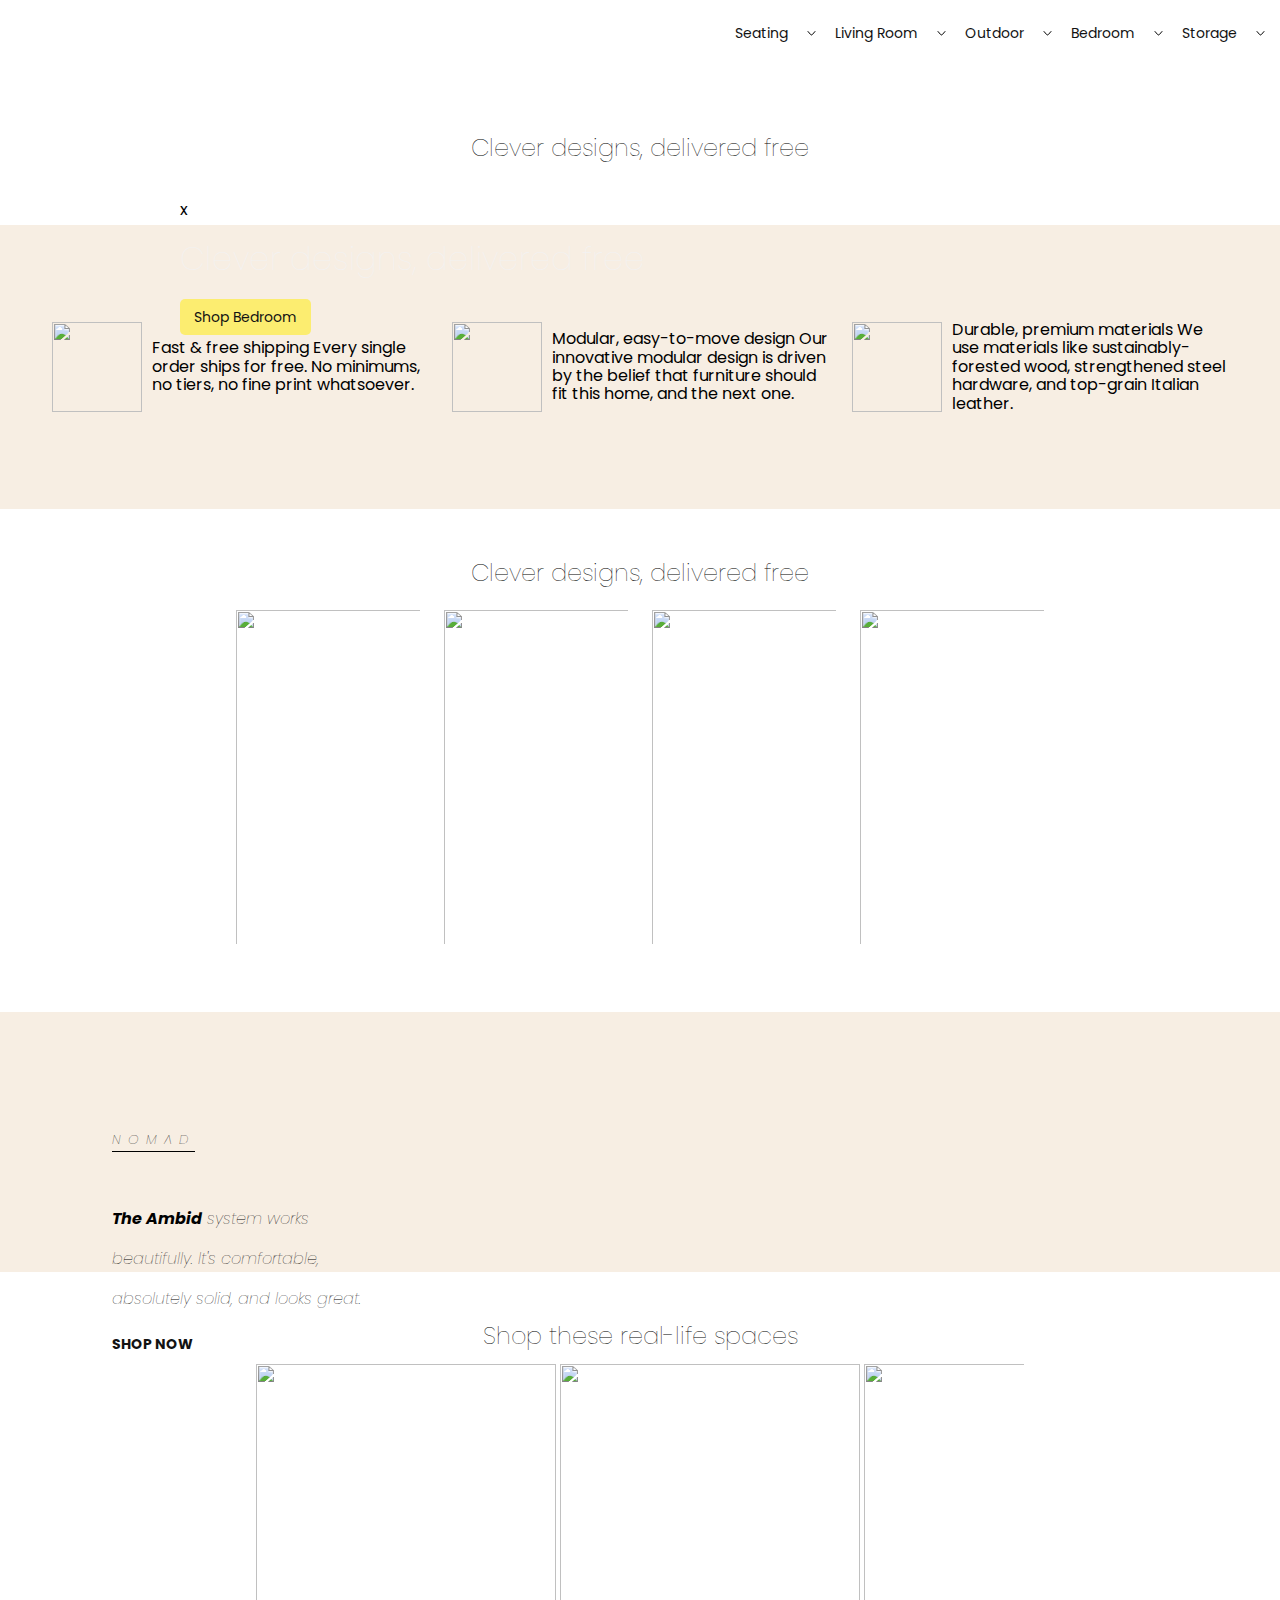
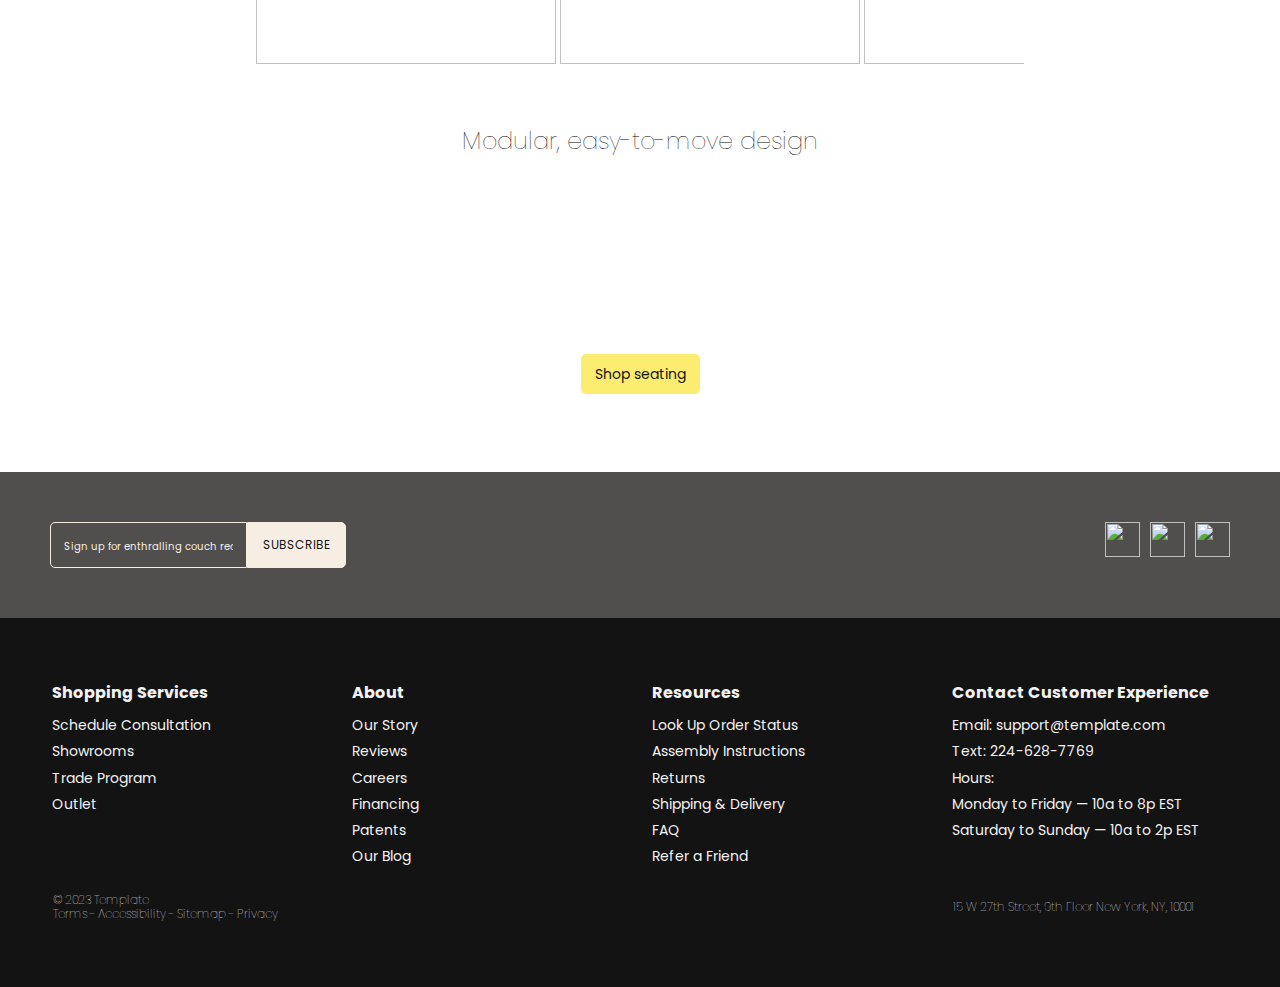
==== index.html @ 2fbd7495 "ficheiro todos" ====
<!DOCTYPE html>
<html lang="en">
  <head>
    <meta charset="UTF-8" />
    <meta name="viewport" content="width=device-width, initial-scale=1.0" />
    <title>Loja</title>
    <link rel="stylesheet" href="sass.css" />
    <link
      href="https://fonts.googleapis.com/css2?family=Poppins:wght@500&display=swap"
      rel="stylesheet"
    />
  </head>
  <body>
    <main>
      <header>
        <nav class="navbar">
          <div class="logo__img">
            <img src="assets/edit-extended-logo.png" alt="" />
          </div>
          <div class="menu">
            <div class="menu__item-icon">
              <a class="btn menu__item" href="">Seating</a>
              <svg
                width="9"
                height="5"
                viewBox="0 0 9 5"
                fill="none"
                xmlns="http://www.w3.org/2000/svg"
              >
                <path
                  d="M1 0.5L3.74742 3.63991C4.14584 4.09524 4.85417 4.09524 5.25258 3.63991L8 0.5"
                  stroke="black"
                  stroke-linecap="round"
                />
              </svg>
            </div>
            <div class="menu__item-icon">
              <a class="btn menu__item" href="">Living Room</a>
              <svg
                width="9"
                height="5"
                viewBox="0 0 9 5"
                fill="none"
                xmlns="http://www.w3.org/2000/svg"
              >
                <path
                  d="M1 0.5L3.74742 3.63991C4.14584 4.09524 4.85417 4.09524 5.25258 3.63991L8 0.5"
                  stroke="black"
                  stroke-linecap="round"
                />
              </svg>
            </div>
            <div class="menu__item-icon">
              <a class="btn menu__item" href="">Outdoor</a>
              <svg
                width="9"
                height="5"
                viewBox="0 0 9 5"
                fill="none"
                xmlns="http://www.w3.org/2000/svg"
              >
                <path
                  d="M1 0.5L3.74742 3.63991C4.14584 4.09524 4.85417 4.09524 5.25258 3.63991L8 0.5"
                  stroke="black"
                  stroke-linecap="round"
                />
              </svg>
            </div>
            <div class="menu__item-icon">
              <a class="btn menu__item" href="">Bedroom</a>
              <svg
                width="9"
                height="5"
                viewBox="0 0 9 5"
                fill="none"
                xmlns="http://www.w3.org/2000/svg"
              >
                <path
                  d="M1 0.5L3.74742 3.63991C4.14584 4.09524 4.85417 4.09524 5.25258 3.63991L8 0.5"
                  stroke="black"
                  stroke-linecap="round"
                />
              </svg>
            </div>
            <div class="menu__item-icon">
              <a class="btn menu__item" href="">Storage</a>
              <svg
                width="9"
                height="5"
                viewBox="0 0 9 5"
                fill="none"
                xmlns="http://www.w3.org/2000/svg"
              >
                <path
                  d="M1 0.5L3.74742 3.63991C4.14584 4.09524 4.85417 4.09524 5.25258 3.63991L8 0.5"
                  stroke="black"
                  stroke-linecap="round"
                />
              </svg>
            </div>
          </div>
        </nav>
      </header>
      <section class="first__page container-fluid">
        <div class="first__page-details">
          x
          <h1 class="first__page-title">Clever designs, delivered free</h1>
          <a class="btn btn-yellow" href="">Shop Bedroom</a>
        </div>
        <img class="container-fluid" src="assets/header.png" alt="" />
      </section>
      <section class="product__page-wrapper container">
        <h2 class="page__title">Clever designs, delivered free</h2>
        <div class="second__page-img row">
          <img class="col-lg-4" src="assets/second_page/sn-1.png" alt="" />
          <img class="col-lg-4" src="assets/second_page/sn-2.png" alt="" />
          <img class="col-lg-4" src="assets/second_page/sn-3.png" alt="" />
          <img class="col-lg-4" src="assets/second_page/sn-4.png" alt="" />
          <img class="col-lg-4" src="assets/second_page/sn-5.png" alt="" />
          <img class="col-lg-4" src="assets/second_page/sn-6.png" alt="" />
        </div>
      </section>
      <section class="third__page-wrapper container-fluid">
        <div class="container">
          <div class="row">
            <div class="icon__details col-lg-4">
              <img src="assets/icon1.png" alt="" />
              <p>
                Fast & free shipping Every single order ships for free. No
                minimums, no tiers, no fine print whatsoever.
              </p>
            </div>
            <div class="icon__details col-lg-4">
              <img src="assets/icon3.png" alt="" />
              <p>
                Modular, easy-to-move design Our innovative modular design is
                driven by the belief that furniture should fit this home, and
                the next one.
              </p>
            </div>
            <div class="icon__details col-lg-4">
              <img src="assets/icon2.png" alt="" />
              <p>
                Durable, premium materials We use materials like
                sustainably-forested wood, strengthened steel hardware, and
                top-grain Italian leather.
              </p>
            </div>
          </div>
        </div>
      </section>
      <section class="rectangular__img-wrapper container">
        <h2>Clever designs, delivered free</h2>
        <div class="row">
          <img
            class="rect__img col-lg-3"
            src="assets/products/1/product-hover.webp"
            alt=""
          />
          <img
            class="rect__img col-lg-3"
            src="assets/products/2/product-hover.webp"
            alt=""
          />
          <img
            class="rect__img col-lg-3"
            src="assets/products/3/product-hover.webp"
            alt=""
          />
          <img
            class="rect__img col-lg-3"
            src="assets/products/4/product-hover.webp"
            alt=""
          />
        </div>
      </section>
      <section class="fith__page-wrapper container-fluid">
        <div class="row">
          <div class="details col-lg-6">
            <h5 class="nomad">NOMAD</h5>
            <p>
              <span>The Ambid</span> system works beautifully. It's comfortable,
              absolutely solid, and looks great.
            </p>
            <a class="btn" href="">SHOP NOW</a>
          </div>
          <div class="col-lg-6"><img src="assets/fifth_page.png" alt="" /></div>
        </div>
      </section>
      <section class="carousel__wrapper">
        <h2>Shop these real-life spaces</h2>
        <div class="row">
          <div class="overflow">
            <img src="assets/carousel/Kettle-Side-Table.webp" alt="" />
            <img src="assets/carousel/Nomad-Leather.webp" alt="" />
            <img src="assets/carousel/Nomad-Velvet.webp" alt="" />
            <img src="assets/carousel/Range-Fabric-Stone-Gray.webp" alt="" />
            <img src="assets/carousel/Nomad-Velvet.webp" alt="" />
          </div>
        </div>
      </section>
      <section class="video__page-wrapper row">
        <h2>Modular, easy-to-move design</h2>
        <video class="container-fluid" autoplay>
          <source src="assets/background-video.mp4" type="video/mp4" />
        </video>
        <div class="btn__wrapper">
          <a class="btn btn-yellow" href=""> Shop seating</a>
        </div>
      </section>
      <section class="bg__newsletter">
        <div class="row__newsletter">
          <div class="btn__subscribe">
            <input class="" placeholder="Sign up for enthralling couch reads" />
            <button class="btn btn-grey">SUBSCRIBE</button>
          </div>
          <div class="icons">
            <img src="assets/socials/icons8-youtube.svg" alt="" />
            <img src="assets/socials/icons8-instagram.svg" alt="" />
            <img src="assets/socials/icons8-facebook.svg" alt="" />
          </div>
        </div>
      </section>
      <footer class="bg__color-footer container-fluid">
        <div class="container">
          <div class="row">
            <div class="col-lg-3 footer__list">
              <span class="list__title" href="">Shopping Services</span>
              <a class="btn" href="">Schedule Consultation</a>
              <a class="btn" href="">Showrooms</a>
              <a class="btn" href="">Trade Program</a>
              <a class="btn" href="">Outlet</a>
            </div>
            <div class="col-lg-3 footer__list">
              <span class="list__title" href="">About</span>
              <a class="btn" href="">Our Story</a>
              <a class="btn" href="">Reviews</a>
              <a class="btn" href="">Careers</a>
              <a class="btn" href="">Financing</a>
              <a class="btn" href="">Patents</a>
              <a class="btn" href="">Our Blog</a>
            </div>
            <div class="col-lg-3 footer__list">
              <span class="list__title" href="">Resources</span>
              <a class="btn" href="">Look Up Order Status</a>
              <a class="btn" href="">Assembly Instructions</a>
              <a class="btn" href="">Returns</a>
              <a class="btn" href="">Shipping & Delivery</a>
              <a class="btn" href="">FAQ</a>
              <a class="btn" href="">Refer a Friend</a>
            </div>
            <div class="col-lg-3 footer__list">
              <span class="list__title">Contact Customer Experience</span>
              <span class="btn">Email: support@template.com</span>
              <span class="btn">Text: 224-628-7769</span>
              <span class="btn">Hours:</span>
              <span class="btn">Monday to Friday — 10a to 8p EST</span>
              <span class="btn">Saturday to Sunday — 10a to 2p EST</span>
            </div>
          </div>
          <div class="row last__row-footer">
            <div class="footer__list col-lg-6">
              <span>© 2023 Template</span>
              <span>Terms - Accessibility - Sitemap - Privacy</span>
            </div>
            <span class="col-lg-3"
              >15 W 27th Street, 9th Floor New York, NY, 10001</span
            >
          </div>
        </div>
      </footer>
    </main>
  </body>
</html>
---- sass.css ----
/*! normalize.css v8.0.1 | MIT License | github.com/necolas/normalize.css */
/* Document
   ========================================================================== */
/**
 * 1. Correct the line height in all browsers.
 * 2. Prevent adjustments of font size after orientation changes in iOS.
 */
html {
  line-height: 1.15; /* 1 */
  -webkit-text-size-adjust: 100%; /* 2 */
  font-family: "Poppins", sans-serif;
}

/* Sections
   ========================================================================== */
/**
 * Remove the margin in all browsers.
 */
body {
  margin: 0;
}

/**
 * Render the `main` element consistently in IE.
 */
main {
  display: block;
}

/**
 * Correct the font size and margin on `h1` elements within `section` and
 * `article` contexts in Chrome, Firefox, and Safari.
 */
h1 {
  font-size: 2em;
  margin: 0.67em 0;
}

/* Grouping content
   ========================================================================== */
/**
 * 1. Add the correct box sizing in Firefox.
 * 2. Show the overflow in Edge and IE.
 */
hr {
  box-sizing: content-box; /* 1 */
  height: 0; /* 1 */
  overflow: visible; /* 2 */
}

/**
 * 1. Correct the inheritance and scaling of font size in all browsers.
 * 2. Correct the odd `em` font sizing in all browsers.
 */
pre {
  font-family: monospace, monospace; /* 1 */
  font-size: 1em; /* 2 */
}

/* Text-level semantics
   ========================================================================== */
/**
 * Remove the gray background on active links in IE 10.
 */
a {
  background-color: transparent;
}

/**
 * 1. Remove the bottom border in Chrome 57-
 * 2. Add the correct text decoration in Chrome, Edge, IE, Opera, and Safari.
 */
abbr[title] {
  border-bottom: none; /* 1 */
  text-decoration: underline; /* 2 */
  -webkit-text-decoration: underline dotted;
          text-decoration: underline dotted; /* 2 */
}

/**
 * Add the correct font weight in Chrome, Edge, and Safari.
 */
b,
strong {
  font-weight: bolder;
}

/**
 * 1. Correct the inheritance and scaling of font size in all browsers.
 * 2. Correct the odd `em` font sizing in all browsers.
 */
code,
kbd,
samp {
  font-family: monospace, monospace; /* 1 */
  font-size: 1em; /* 2 */
}

/**
 * Add the correct font size in all browsers.
 */
small {
  font-size: 80%;
}

/**
 * Prevent `sub` and `sup` elements from affecting the line height in
 * all browsers.
 */
sub,
sup {
  font-size: 75%;
  line-height: 0;
  position: relative;
  vertical-align: baseline;
}

sub {
  bottom: -0.25em;
}

sup {
  top: -0.5em;
}

/* Embedded content
   ========================================================================== */
/**
 * Remove the border on images inside links in IE 10.
 */
img {
  border-style: none;
}

/* Forms
   ========================================================================== */
/**
 * 1. Change the font styles in all browsers.
 * 2. Remove the margin in Firefox and Safari.
 */
button,
input,
optgroup,
select,
textarea {
  font-family: inherit; /* 1 */
  font-size: 100%; /* 1 */
  line-height: 1.15; /* 1 */
  margin: 0; /* 2 */
}

/**
 * Show the overflow in IE.
 * 1. Show the overflow in Edge.
 */
button,
input { /* 1 */
  overflow: visible;
}

/**
 * Remove the inheritance of text transform in Edge, Firefox, and IE.
 * 1. Remove the inheritance of text transform in Firefox.
 */
button,
select { /* 1 */
  text-transform: none;
}

/**
 * Correct the inability to style clickable types in iOS and Safari.
 */
button,
[type=button],
[type=reset],
[type=submit] {
  -webkit-appearance: button;
}

/**
 * Remove the inner border and padding in Firefox.
 */
button::-moz-focus-inner,
[type=button]::-moz-focus-inner,
[type=reset]::-moz-focus-inner,
[type=submit]::-moz-focus-inner {
  border-style: none;
  padding: 0;
}

/**
 * Restore the focus styles unset by the previous rule.
 */
button:-moz-focusring,
[type=button]:-moz-focusring,
[type=reset]:-moz-focusring,
[type=submit]:-moz-focusring {
  outline: 1px dotted ButtonText;
}

/**
 * Correct the padding in Firefox.
 */
fieldset {
  padding: 0.35em 0.75em 0.625em;
}

/**
 * 1. Correct the text wrapping in Edge and IE.
 * 2. Correct the color inheritance from `fieldset` elements in IE.
 * 3. Remove the padding so developers are not caught out when they zero out
 *    `fieldset` elements in all browsers.
 */
legend {
  box-sizing: border-box; /* 1 */
  color: inherit; /* 2 */
  display: table; /* 1 */
  max-width: 100%; /* 1 */
  padding: 0; /* 3 */
  white-space: normal; /* 1 */
}

/**
 * Add the correct vertical alignment in Chrome, Firefox, and Opera.
 */
progress {
  vertical-align: baseline;
}

/**
 * Remove the default vertical scrollbar in IE 10+.
 */
textarea {
  overflow: auto;
}

/**
 * 1. Add the correct box sizing in IE 10.
 * 2. Remove the padding in IE 10.
 */
[type=checkbox],
[type=radio] {
  box-sizing: border-box; /* 1 */
  padding: 0; /* 2 */
}

/**
 * Correct the cursor style of increment and decrement buttons in Chrome.
 */
[type=number]::-webkit-inner-spin-button,
[type=number]::-webkit-outer-spin-button {
  height: auto;
}

/**
 * 1. Correct the odd appearance in Chrome and Safari.
 * 2. Correct the outline style in Safari.
 */
[type=search] {
  -webkit-appearance: textfield; /* 1 */
  outline-offset: -2px; /* 2 */
}

/**
 * Remove the inner padding in Chrome and Safari on macOS.
 */
[type=search]::-webkit-search-decoration {
  -webkit-appearance: none;
}

/**
 * 1. Correct the inability to style clickable types in iOS and Safari.
 * 2. Change font properties to `inherit` in Safari.
 */
::-webkit-file-upload-button {
  -webkit-appearance: button; /* 1 */
  font: inherit; /* 2 */
}

/* Interactive
   ========================================================================== */
/*
 * Add the correct display in Edge, IE 10+, and Firefox.
 */
details {
  display: block;
}

/*
 * Add the correct display in all browsers.
 */
summary {
  display: list-item;
}

/* Misc
   ========================================================================== */
/**
 * Add the correct display in IE 10+.
 */
template {
  display: none;
}

/**
 * Add the correct display in IE 10.
 */
[hidden] {
  display: none;
}

.container {
  max-width: 1200px;
  margin: 0 auto;
}

.container-fluid {
  width: 100%;
  margin: 0 auto;
}

[class*=col-] {
  box-sizing: border-box;
  padding: 8px;
}

.row {
  margin: 8px auto;
  display: flex;
  flex-wrap: wrap;
  justify-content: center;
  gap: 8px;
}

.col-lg-1 {
  width: calc(8.3333333333% - 8px);
}

.col-lg-2 {
  width: calc(16.6666666667% - 8px);
}

.col-lg-3 {
  width: calc(25% - 8px);
}

.col-lg-4 {
  width: calc(33.3333333333% - 8px);
}

.col-lg-5 {
  width: calc(41.6666666667% - 8px);
}

.col-lg-6 {
  width: calc(50% - 8px);
}

.col-lg-7 {
  width: calc(58.3333333333% - 8px);
}

.col-lg-8 {
  width: calc(66.6666666667% - 8px);
}

.col-lg-9 {
  width: calc(75% - 8px);
}

.col-lg-10 {
  width: calc(83.3333333333% - 8px);
}

.col-lg-11 {
  width: calc(91.6666666667% - 8px);
}

.col-lg-12 {
  width: calc(100% - 8px);
}

@media screen and (max-width: 768px) {
  .col-lg-1 {
    width: calc(100% - 8px);
  }
  .col-lg-2 {
    width: calc(100% - 8px);
  }
  .col-lg-3 {
    width: calc(100% - 8px);
  }
  .col-lg-4 {
    width: calc(100% - 8px);
  }
  .col-lg-5 {
    width: calc(100% - 8px);
  }
  .col-lg-6 {
    width: calc(100% - 8px);
  }
  .col-lg-7 {
    width: calc(100% - 8px);
  }
  .col-lg-8 {
    width: calc(100% - 8px);
  }
  .col-lg-9 {
    width: calc(100% - 8px);
  }
  .col-lg-10 {
    width: calc(100% - 8px);
  }
  .col-lg-11 {
    width: calc(100% - 8px);
  }
  .col-lg-12 {
    width: calc(100% - 8px);
  }
}
.btn {
  text-decoration: none;
  padding: 10px 14px;
  font-size: 14px;
  border-radius: 5px;
  color: rgb(19, 19, 19);
}
.btn-yellow {
  background-color: rgb(252, 237, 112);
}
.btn-grey {
  background-color: rgb(247, 238, 227);
}

.product__row img {
  width: 100%;
}

.btn {
  padding-top: 50px;
}

.btn {
  text-decoration: none;
  padding: 10px 14px;
  font-size: 14px;
  border-radius: 5px;
  color: rgb(19, 19, 19);
}
.btn-yellow {
  background-color: rgb(252, 237, 112);
}
.btn-grey {
  background-color: rgb(247, 238, 227);
}

h2 {
  font-weight: 100;
  margin: 50px 0 15px 0;
  text-align: center;
}

.navbar {
  display: flex;
  justify-content: space-between;
  align-items: center;
  padding: 15px;
}
.navbar .logo__img {
  background-color: 0;
  width: 100px;
}
.navbar .logo__img img {
  width: 100%;
}
.navbar .menu, .navbar .menu__item-icon {
  display: flex;
  align-items: center;
  gap: 5px;
}

.first__page-details {
  display: flex;
  flex-direction: column;
  align-items: flex-start;
  position: absolute;
  transform: translate(20vh, 15vh);
}
.first__page-details .first__page-title {
  color: rgb(243, 242, 242);
  font-weight: 100;
}

.third__page-wrapper {
  background: rgb(247, 238, 227);
  padding: 64px 0;
}
.third__page-wrapper .icon__details {
  display: flex;
  gap: 10px;
  align-items: center;
  justify-content: center;
}
.third__page-wrapper .icon__details img {
  width: 90px;
  height: 90px;
}

.rect__img {
  width: 200px;
  height: 350px;
  -o-object-fit: cover;
     object-fit: cover;
}

.fith__page-wrapper {
  background-color: rgb(247, 238, 227);
  margin-top: 60px;
}
.fith__page-wrapper .nomad {
  text-decoration: underline;
  text-underline-offset: 0.5em;
  letter-spacing: 7px;
  font-style: italic;
  font-weight: 100;
  padding-bottom: 30px;
}
.fith__page-wrapper .details {
  transform: translate(100px, 90px);
}
.fith__page-wrapper img {
  width: 100%;
}
.fith__page-wrapper p {
  font-weight: lighter;
  font-style: italic;
  width: 280px;
  line-height: 2.5;
}
.fith__page-wrapper p span {
  font-weight: bold;
}
.fith__page-wrapper .btn {
  padding: 10px 0 0 0;
  font-weight: bold;
}

.carousel__wrapper img {
  width: 300px;
  height: 300px;
}
.carousel__wrapper .overflow {
  width: 60vw;
  overflow-x: scroll;
  overflow-y: hidden;
  white-space: nowrap;
  -ms-overflow-style: none; /* IE and Edge */
  scrollbar-width: none;
}
.carousel__wrapper .overflow::-webkit-scrollbar {
  display: none;
}

.btn__wrapper {
  padding: 30px 0 80px 0;
}

.bg__newsletter {
  background-color: rgb(81, 79, 77);
  padding: 50px;
}
.bg__newsletter .icons {
  display: flex;
  gap: 10px;
}
.bg__newsletter .icons img {
  width: 35px;
  height: 35px;
}
.bg__newsletter .row__newsletter {
  display: flex;
  justify-content: space-between;
}
.bg__newsletter .btn__subscribe {
  width: 100%;
  display: flex;
}
.bg__newsletter .btn__subscribe input {
  background-color: transparent;
  margin: 0;
  border: 1px solid rgb(247, 238, 227);
  border-radius: 5px 0 0 5px;
  padding: 13px;
  width: 16%;
}
.bg__newsletter .btn__subscribe ::-moz-placeholder {
  color: rgb(247, 238, 227);
  font-size: 10px;
}
.bg__newsletter .btn__subscribe ::placeholder {
  color: rgb(247, 238, 227);
  font-size: 10px;
}
.bg__newsletter .btn__subscribe .btn {
  font-size: 12px;
  border: 1px solid rgb(247, 238, 227);
  margin: 0;
  padding: 15px;
  border-radius: 0 5px 5px 0;
}

.bg__color-footer {
  background-color: rgb(19, 19, 19);
  padding: 50px 0 50px 0px;
}

.footer__list {
  display: flex;
  flex-direction: column;
}
.footer__list .list__title {
  color: rgb(243, 242, 242);
  font-weight: bold;
  padding-bottom: 10px;
}
.footer__list .btn {
  color: rgb(243, 242, 242);
  padding: 5px 0;
}

.last__row-footer {
  justify-content: space-between;
  align-items: center;
}
.last__row-footer span {
  padding: 0 5px;
  color: rgb(243, 242, 242);
  font-size: 12px;
  font-weight: 100;
}/*# sourceMappingURL=sass.css.map */
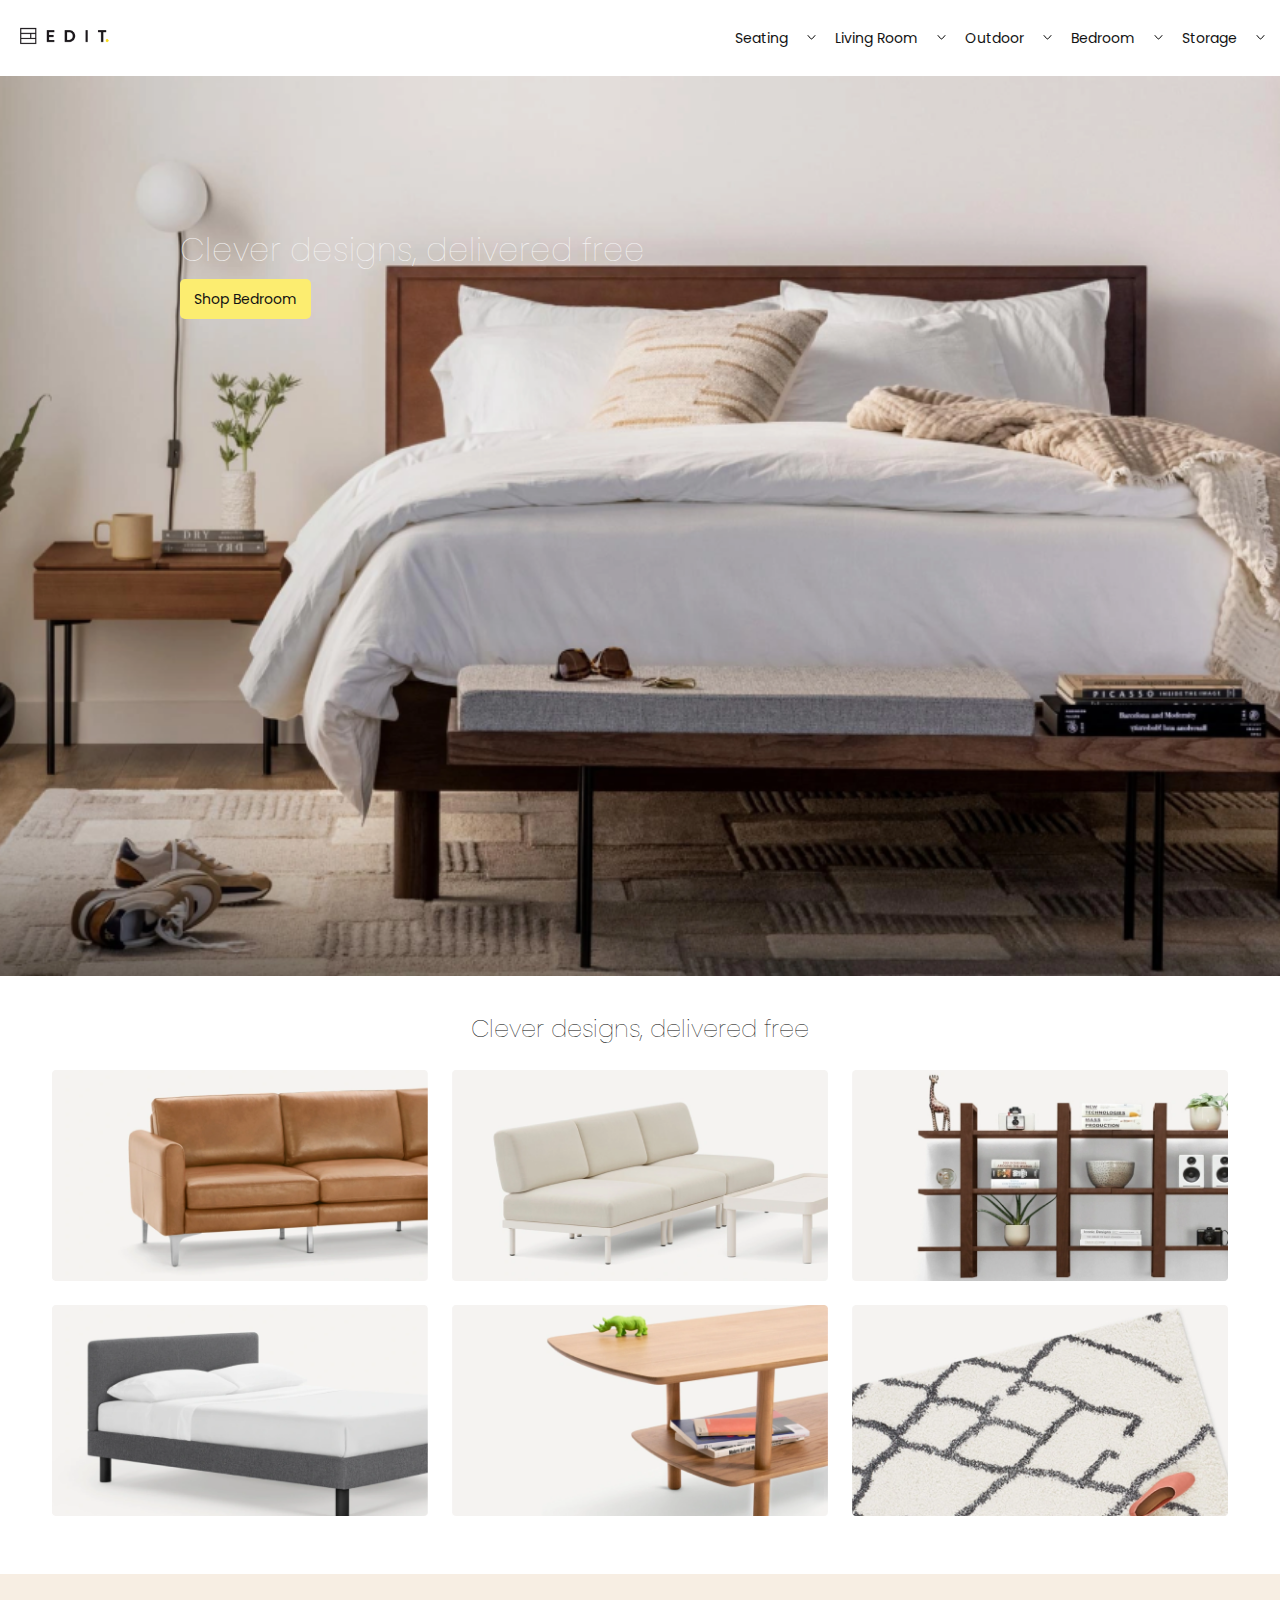
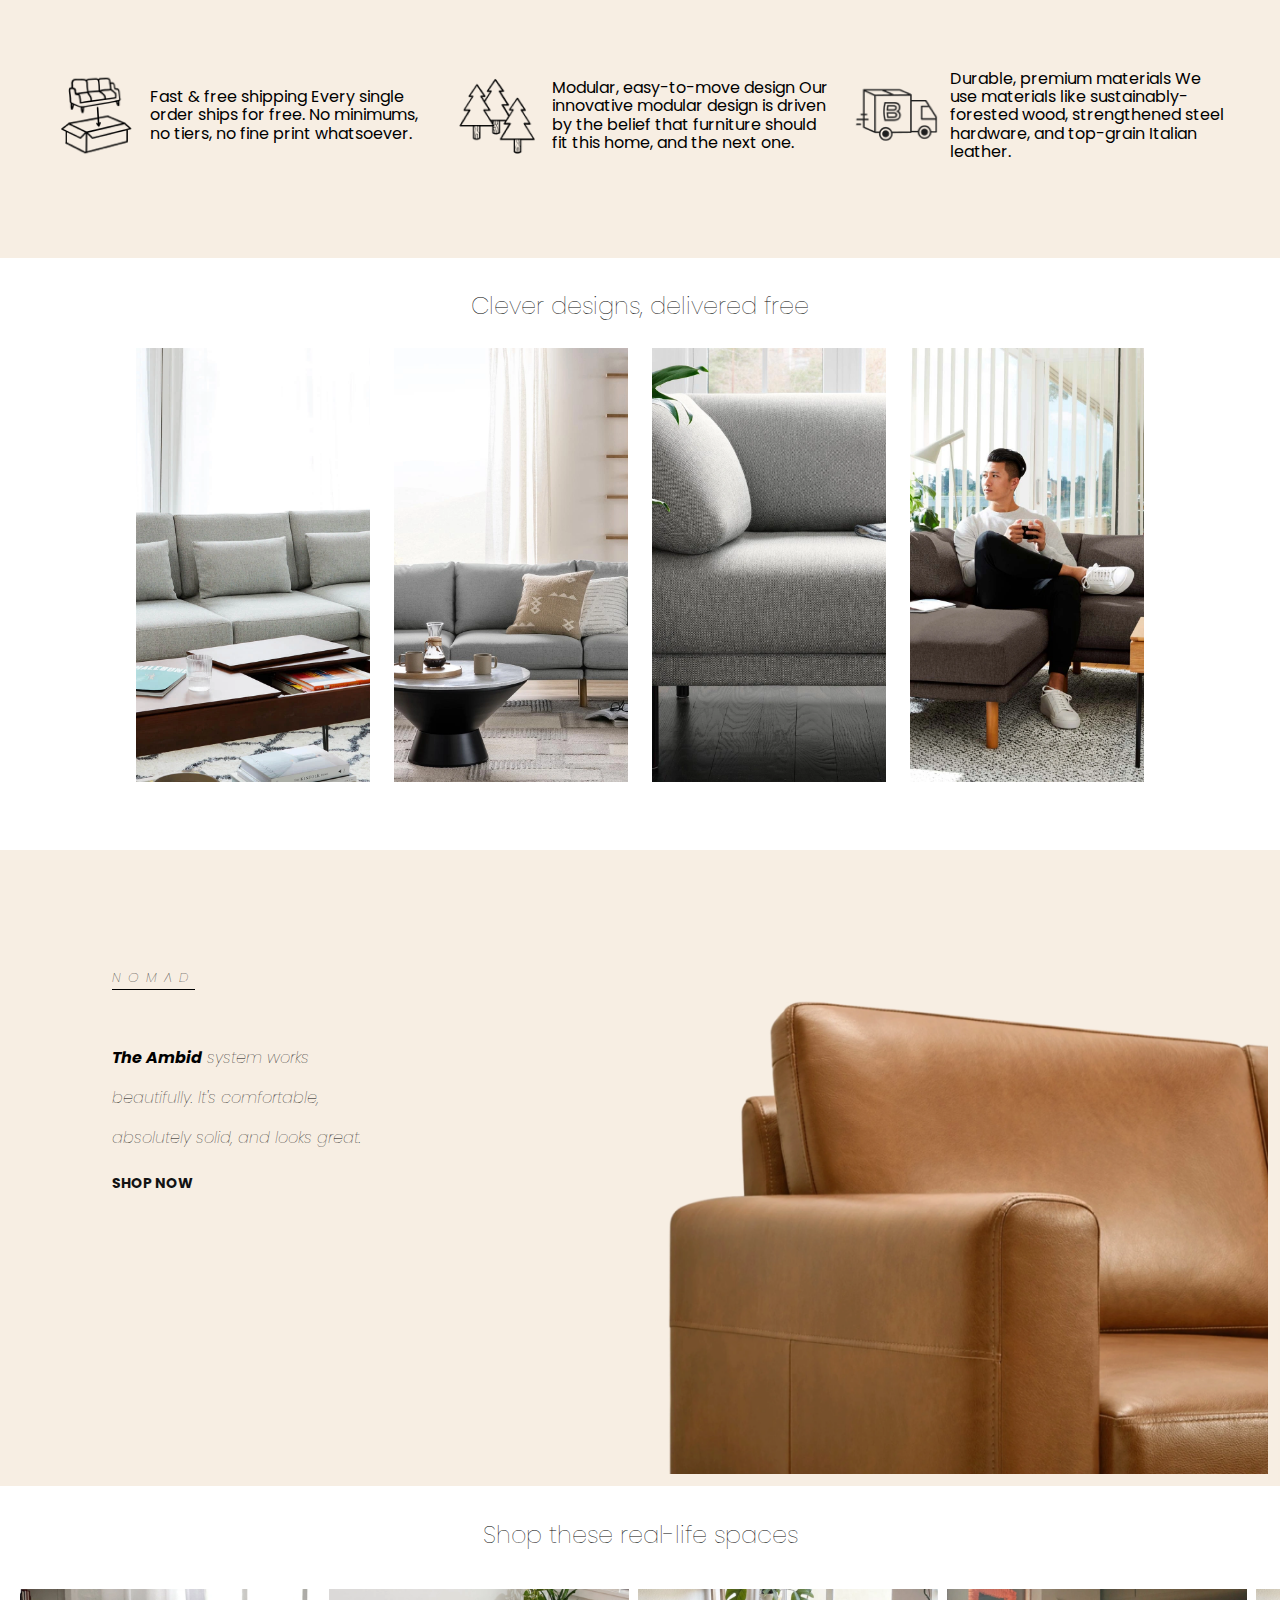
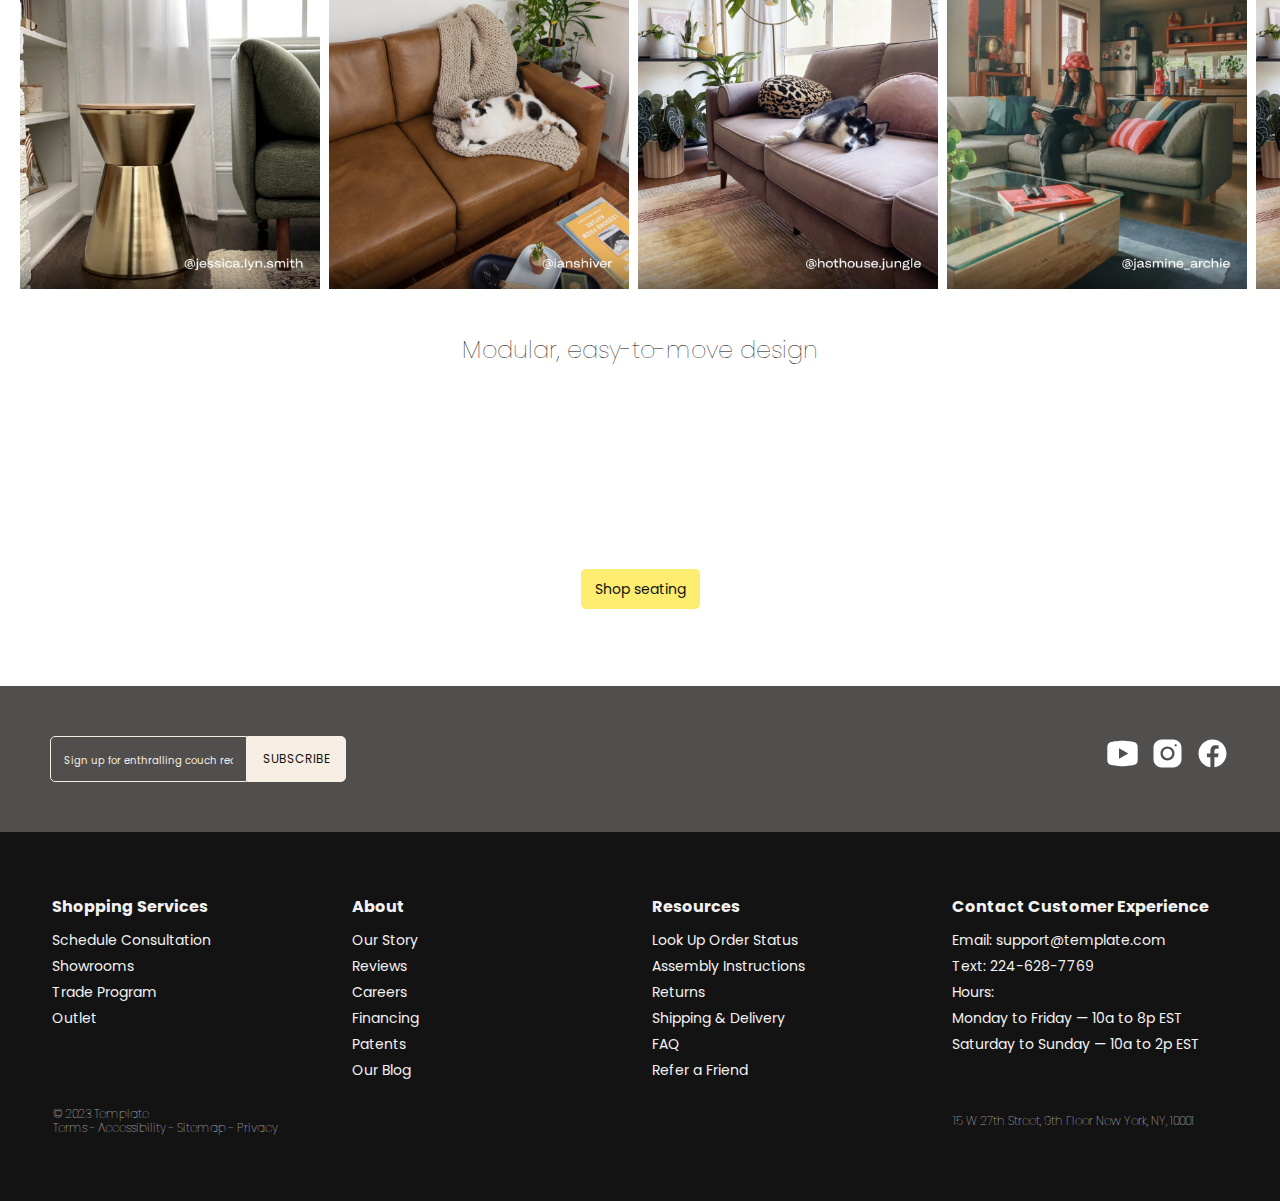
==== commit 1fe44373: "updated products page" ====
--- a/index.html
+++ b/index.html
@@ -4,6 +4,7 @@
     <meta charset="UTF-8" />
     <meta name="viewport" content="width=device-width, initial-scale=1.0" />
     <title>Loja</title>
+    <link rel="icon" type="image/x-icon" href="assets/edit-extended-logo.png" />
     <link rel="stylesheet" href="sass.css" />
     <link
       href="https://fonts.googleapis.com/css2?family=Poppins:wght@500&display=swap"
@@ -103,11 +104,12 @@
       </header>
       <section class="first__page container-fluid">
         <div class="first__page-details">
-          x
           <h1 class="first__page-title">Clever designs, delivered free</h1>
           <a class="btn btn-yellow" href="">Shop Bedroom</a>
         </div>
-        <img class="container-fluid" src="assets/header.png" alt="" />
+        <div class="header__img container-fluid">
+          <img src="assets/header.png" alt="" />
+        </div>
       </section>
       <section class="product__page-wrapper container">
         <h2 class="page__title">Clever designs, delivered free</h2>
@@ -187,7 +189,7 @@
           <div class="col-lg-6"><img src="assets/fifth_page.png" alt="" /></div>
         </div>
       </section>
-      <section class="carousel__wrapper">
+      <section class="carousel__wrapper container-fluid">
         <h2>Shop these real-life spaces</h2>
         <div class="row">
           <div class="overflow">
@@ -196,13 +198,14 @@
             <img src="assets/carousel/Nomad-Velvet.webp" alt="" />
             <img src="assets/carousel/Range-Fabric-Stone-Gray.webp" alt="" />
             <img src="assets/carousel/Nomad-Velvet.webp" alt="" />
+            <img src="assets/carousel/Nomad-Leather.webp" alt="" />
           </div>
         </div>
       </section>
       <section class="video__page-wrapper row">
         <h2>Modular, easy-to-move design</h2>
         <video class="container-fluid" autoplay>
-          <source src="assets/background-video.mp4" type="video/mp4" />
+          <source src="assets/videos/background-video.mp4" type="video/mp4" />
         </video>
         <div class="btn__wrapper">
           <a class="btn btn-yellow" href=""> Shop seating</a>
--- a/sass.css
+++ b/sass.css
@@ -432,12 +432,29 @@
   background-color: rgb(247, 238, 227);
 }
 
+.product__title {
+  padding: 5px;
+}
+
 .product__row img {
   width: 100%;
 }
-
-.btn {
-  padding-top: 50px;
+.product__row .product__details--products {
+  display: flex;
+  flex-direction: column;
+  padding-top: 10px;
+  gap: 8px;
+}
+.product__row .product__details--products span:first-child {
+  font-weight: bold;
+}
+.product__row .product__details--products span:nth-child(2) {
+  color: rgb(172, 170, 170);
+  font-size: 14px;
+}
+
+.btn__more {
+  padding: 40px 0;
 }
 
 .btn {
@@ -455,9 +472,9 @@
 }
 
 h2 {
+  text-align: center;
   font-weight: 100;
-  margin: 50px 0 15px 0;
-  text-align: center;
+  padding-top: 15px;
 }
 
 .navbar {
@@ -479,21 +496,26 @@
   gap: 5px;
 }
 
-.first__page-details {
-  display: flex;
-  flex-direction: column;
-  align-items: flex-start;
+.first__page .first__page-details {
   position: absolute;
   transform: translate(20vh, 15vh);
 }
-.first__page-details .first__page-title {
+.first__page .first__page-details .first__page-title {
   color: rgb(243, 242, 242);
   font-weight: 100;
+}
+
+.header__img img {
+  -o-object-fit: cover;
+     object-fit: cover;
+  min-height: 100vh;
+  width: 100%;
 }
 
 .third__page-wrapper {
   background: rgb(247, 238, 227);
   padding: 64px 0;
+  margin-top: 50px;
 }
 .third__page-wrapper .icon__details {
   display: flex;
@@ -507,8 +529,8 @@
 }
 
 .rect__img {
-  width: 200px;
-  height: 350px;
+  width: 250px;
+  height: 450px;
   -o-object-fit: cover;
      object-fit: cover;
 }
@@ -548,13 +570,15 @@
 .carousel__wrapper img {
   width: 300px;
   height: 300px;
+  padding-right: 5px;
 }
 .carousel__wrapper .overflow {
-  width: 60vw;
+  padding-top: 20px;
+  margin-left: 20px;
   overflow-x: scroll;
   overflow-y: hidden;
   white-space: nowrap;
-  -ms-overflow-style: none; /* IE and Edge */
+  -ms-overflow-style: none;
   scrollbar-width: none;
 }
 .carousel__wrapper .overflow::-webkit-scrollbar {
@@ -637,4 +661,14 @@
   color: rgb(243, 242, 242);
   font-size: 12px;
   font-weight: 100;
+}
+
+@media (max-width: 768px) {
+  .first__page .first__page-details {
+    transform: translate(0, 0);
+    top: 250;
+  }
+  .first__page .first__page-details .first__page-title {
+    font-size: 16px;
+  }
 }/*# sourceMappingURL=sass.css.map */